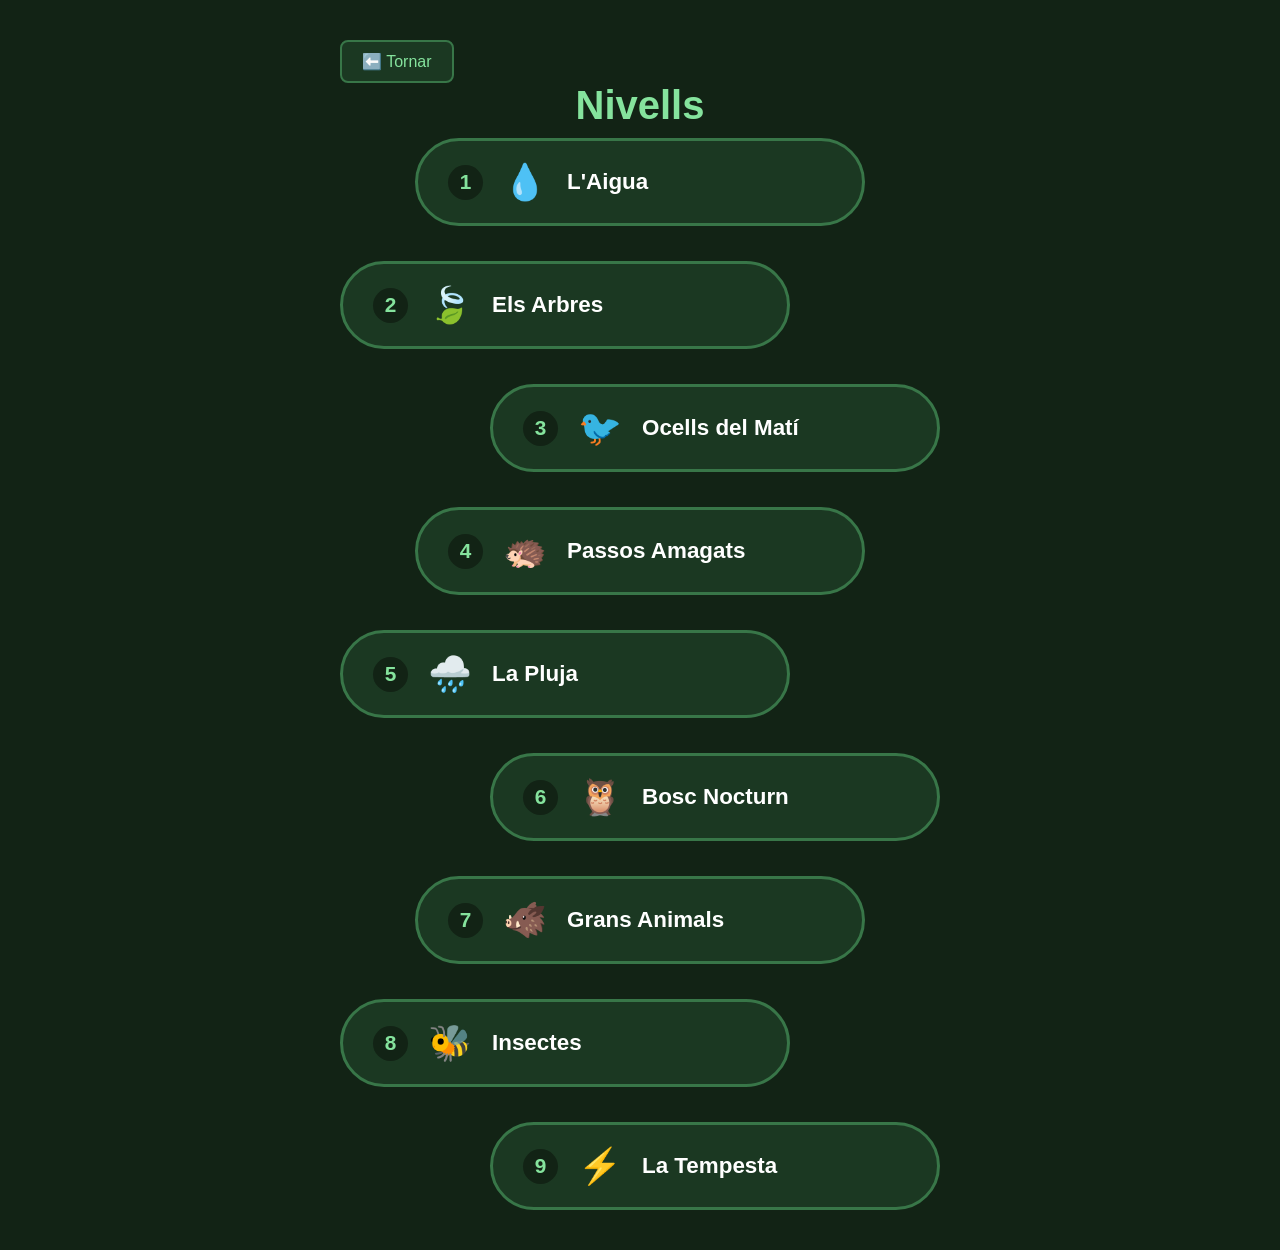
==== Nivells/index.html @ ce13aead "nivells" ====
<!doctype html>
<html lang="ca">
  <head>
    <meta charset="UTF-8" />
    <meta name="viewport" content="width=device-width, initial-scale=1.0" />
    <title>Introspoken - El Camí de la Natura</title>
    <link rel="stylesheet" href="style-nivells.css" />
    <script src="script-nivells.js" defer></script>
  </head>
  <body>
    <main class="menu-container">
      <header class="menu-header">
        <button
          class="btn-tornar"
          data-tts="Tornar al menú principal."
          onclick="window.location.href = '/index.html'"
        >
          ⬅️ Tornar
        </button>
        <h1 tabindex="0">Nivells</h1>
      </header>

      <nav class="levels-path">
        <button
          class="level-card pos-centre"
          data-tts="Nivell 1: L'Aigua. El murmuri inicial dels rius i rierols."
          onclick="window.location.href = 'Nivell 1/index.html'"
        >
          <span class="level-num">1</span>
          <span class="icon">💧</span>
          <span class="level-title">L'Aigua</span>
        </button>

        <button
          class="level-card pos-esquerra"
          data-tts="Nivell 2: Els Arbres. El vent movent les fulles i les branques."
          onclick="window.location.href = 'Nivell 2/index.html'"
        >
          <span class="level-num">2</span>
          <span class="icon">🍃</span>
          <span class="level-title">Els Arbres</span>
        </button>

        <button
          class="level-card pos-dreta"
          data-tts="Nivell 3: Ocells del Matí. Els premiers cants de l'alba."
          onclick="window.location.href = 'Nivell 3/index.html'"
        >
          <span class="level-num">3</span>
          <span class="icon">🐦</span>
          <span class="level-title">Ocells del Matí</span>
        </button>

        <button
          class="level-card pos-centre"
          data-tts="Nivell 4: Passos Amagats. Petits animals movent-se entre la fullaraca."
          onclick="window.location.href = 'Nivell 4/index.html'"
        >
          <span class="level-num">4</span>
          <span class="icon">🦔</span>
          <span class="level-title">Passos Amagats</span>
        </button>

        <button
          class="level-card pos-esquerra"
          data-tts="Nivell 5: La Pluja. El so de les gotes sobre la terra."
        >
          <span class="level-num">5</span>
          <span class="icon">🌧️</span>
          <span class="level-title">La Pluja</span>
        </button>

        <button
          class="level-card pos-dreta"
          data-tts="Nivell 6: El Bosc Nocturn. Mussols i grills sota les estrelles."
        >
          <span class="level-num">6</span>
          <span class="icon">🦉</span>
          <span class="level-title">Bosc Nocturn</span>
        </button>

        <button
          class="level-card pos-centre"
          data-tts="Nivell 7: Grans Animals. El pas pesat dels senglars i cérvols."
        >
          <span class="level-num">7</span>
          <span class="icon">🐗</span>
          <span class="level-title">Grans Animals</span>
        </button>

        <button
          class="level-card pos-esquerra"
          data-tts="Nivell 8: Petits Insectes. El brunzit de les abelles a les flors."
        >
          <span class="level-num">8</span>
          <span class="icon">🐝</span>
          <span class="level-title">Insectes</span>
        </button>

        <button
          class="level-card pos-dreta"
          data-tts="Nivell 9: La Tempesta. Trons lluyanys i la força del vent."
        >
          <span class="level-num">9</span>
          <span class="icon">⚡</span>
          <span class="level-title">La Tempesta</span>
        </button>
      </nav>
    </main>
  </body>
</html>
---- Nivells/style-nivells.css ----
/* Base de la natura */
body {
    margin: 0;
    padding: 0;
    font-family: 'Segoe UI', Tahoma, Geneva, Verdana, sans-serif;
    background-color: #122315;
    color: #f4f9f4;
    display: flex;
    justify-content: center;
    min-height: 100vh;
}

.menu-container {
    width: 100%;
    max-width: 600px;
    padding: 40px 20px;
}

.btn-tornar {
    background-color: #1b3822;
    border: 2px solid #387648;
    color: #85e39d;
    padding: 10px 20px;
    border-radius: 8px;
    font-size: 1rem;
    cursor: pointer;
    float: left;
    transition: all 0.2s ease;
}

.btn-tornar:hover, .btn-tornar:focus {
    background-color: #285834;
    border-color: #85e39d;
    outline: none;
}

.menu-header h1 {
    font-size: 2.5rem;
    color: #85e39d;
    margin-top: 60px;
    margin-bottom: 10px;
    text-align: center;
    clear: both;
}

.menu-header p {
    font-size: 1.1rem;
    color: #cbdccb;
    margin-bottom: 50px;
    text-align: center;
}

/* CONTENIDOR DEL SENDER (Una sola columna de flux) */
.levels-path {
    display: flex;
    flex-direction: column;
    gap: 35px; /* Bon espaiat vertical entre corbes del camí */
    position: relative;
}

/* Disseny base de les estacions del camí (Botons grans i fàcils) */
.level-card {
    background-color: #1b3822;
    border: 3px solid #387648;
    border-radius: 50px; /* Més arrodonits, com pedres del camí */
    color: #ffffff;
    padding: 20px 30px;
    display: flex;
    align-items: center;
    cursor: pointer;
    transition: all 0.3s ease;
    width: 75%; /* No ocupen tot l'ample per poder fer el balanceig */
    box-sizing: border-box;
}

/* Modificadors de posició per fer la ziga-zaga del camí */
.pos-esquerra {
    align-self: flex-start;
}

.pos-centre {
    align-self: center;
}

.pos-dreta {
    align-self: flex-end;
}

/* Detalls interns del botó */
.level-card .level-num {
    font-size: 1.3rem;
    font-weight: bold;
    color: #85e39d;
    background-color: #122315;
    width: 35px;
    height: 35px;
    display: flex;
    align-items: center;
    justify-content: center;
    border-radius: 50%;
    margin-right: 20px;
}

.level-card .icon {
    font-size: 2.2rem;
    margin-right: 20px;
}

.level-card .level-title {
    font-size: 1.4rem;
    font-weight: bold;
}

/* Efecte en passar o seleccionar amb el teclat */
.level-card:hover, .level-card:focus {
    background-color: #285834;
    border-color: #85e39d;
    transform: scale(1.05);
    outline: none;
    box-shadow: 0 0 20px rgba(133, 227, 157, 0.4);
}

.level-card.is-active,
.btn-tornar.is-active,
[data-tts].is-active {
    background-color: #285834;
    border-color: #85e39d;
    transform: scale(1.05);
    outline: 3px solid rgba(244, 249, 244, 0.8);
    outline-offset: 3px;
    box-shadow: 0 0 20px rgba(133, 227, 157, 0.4);
}

/* En pantalles molt petites ho centrem una mica perquè no surti de la pantalla */
@media (max-width: 500px) {
    .level-card {
        width: 90%;
        align-self: center;
    }
}
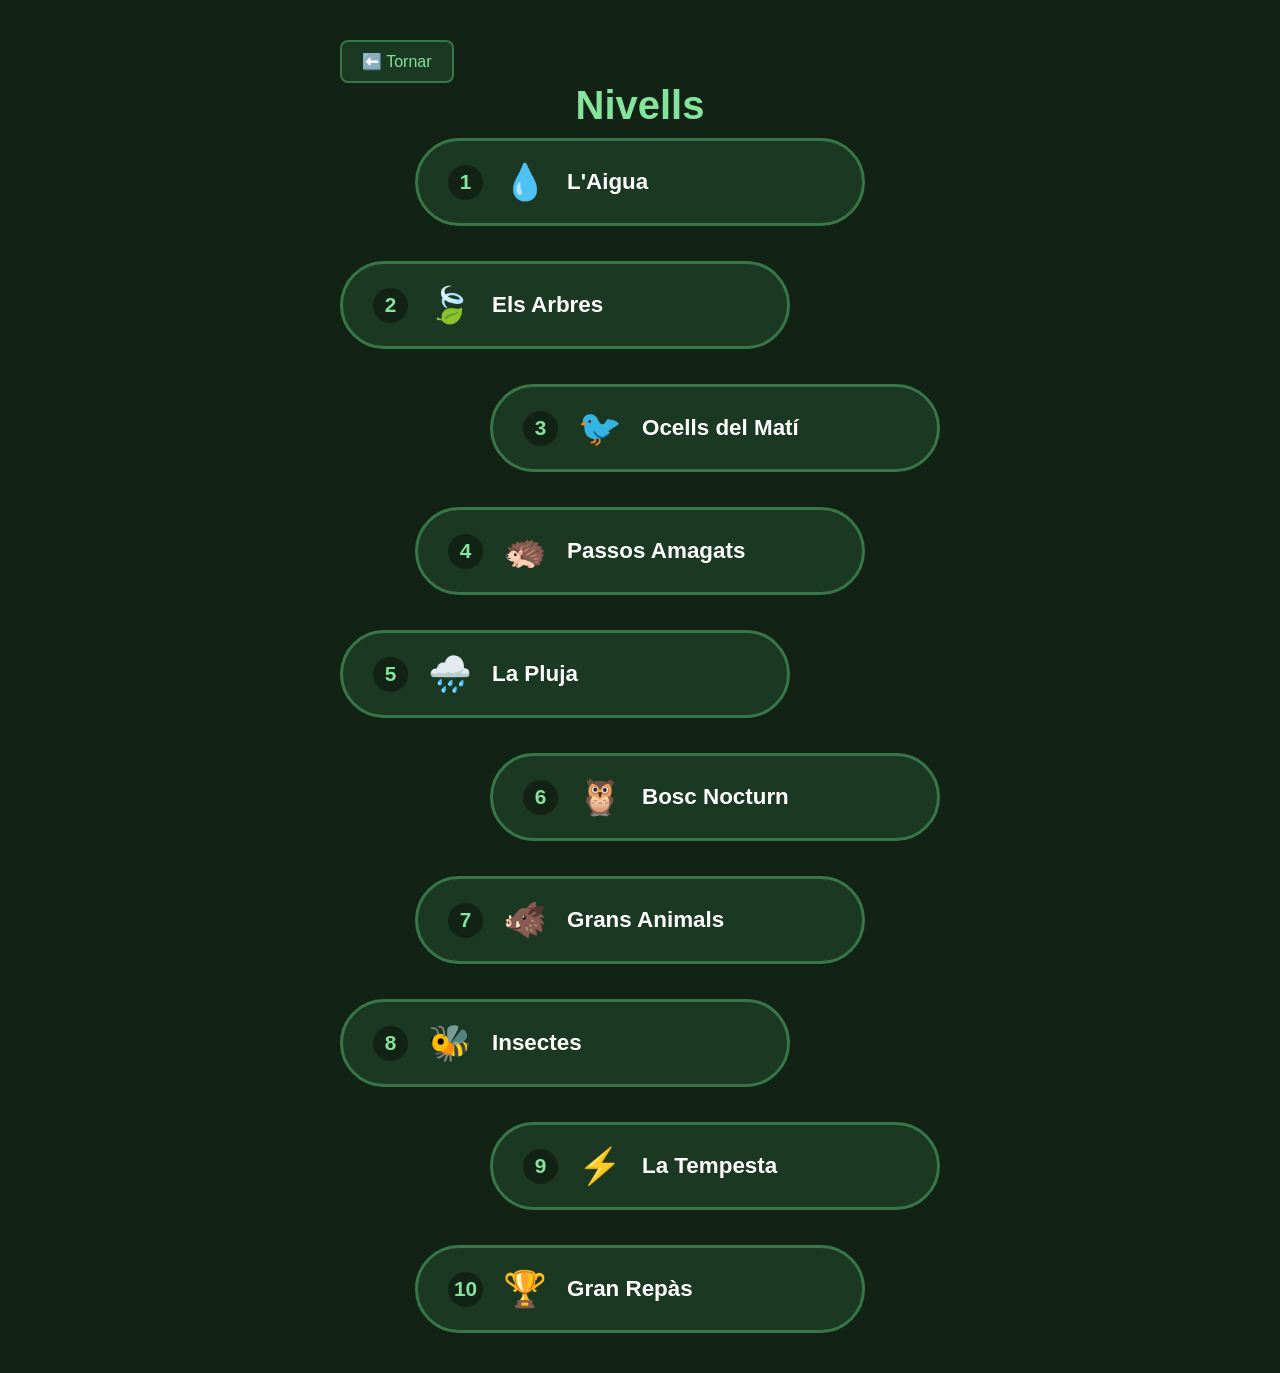
==== commit 27cf594e: "Nivell 10" ====
--- a/Nivells/index.html
+++ b/Nivells/index.html
@@ -1,4 +1,4 @@
-<!doctype html>
+<!DOCTYPE html>
 <html lang="ca">
   <head>
     <meta charset="UTF-8" />
@@ -64,6 +64,7 @@
         <button
           class="level-card pos-esquerra"
           data-tts="Nivell 5: La Pluja. El so de les gotes sobre la terra."
+          onclick="window.location.href = 'Nivell 5/index.html'"
         >
           <span class="level-num">5</span>
           <span class="icon">🌧️</span>
@@ -73,6 +74,7 @@
         <button
           class="level-card pos-dreta"
           data-tts="Nivell 6: El Bosc Nocturn. Mussols i grills sota les estrelles."
+          onclick="window.location.href = 'Nivell 6/index.html'"
         >
           <span class="level-num">6</span>
           <span class="icon">🦉</span>
@@ -82,6 +84,7 @@
         <button
           class="level-card pos-centre"
           data-tts="Nivell 7: Grans Animals. El pas pesat dels senglars i cérvols."
+          onclick="window.location.href = 'Nivell 7/index.html'"
         >
           <span class="level-num">7</span>
           <span class="icon">🐗</span>
@@ -91,6 +94,7 @@
         <button
           class="level-card pos-esquerra"
           data-tts="Nivell 8: Petits Insectes. El brunzit de les abelles a les flors."
+          onclick="window.location.href = 'Nivell 8/index.html'"
         >
           <span class="level-num">8</span>
           <span class="icon">🐝</span>
@@ -100,12 +104,23 @@
         <button
           class="level-card pos-dreta"
           data-tts="Nivell 9: La Tempesta. Trons lluyanys i la força del vent."
+          onclick="window.location.href = 'Nivell 9/index.html'"
         >
           <span class="level-num">9</span>
           <span class="icon">⚡</span>
           <span class="level-title">La Tempesta</span>
         </button>
+
+        <button
+          class="level-card pos-centre"
+          data-tts="Nivell 10: El Gran Repàs. Demostra tot el que has après sobre els sons de la natura."
+          onclick="window.location.href = 'Nivell 10/index.html'"
+        >
+          <span class="level-num">10</span>
+          <span class="icon">🏆</span>
+          <span class="level-title">Gran Repàs</span>
+        </button>
       </nav>
     </main>
   </body>
-</html>
+</html>
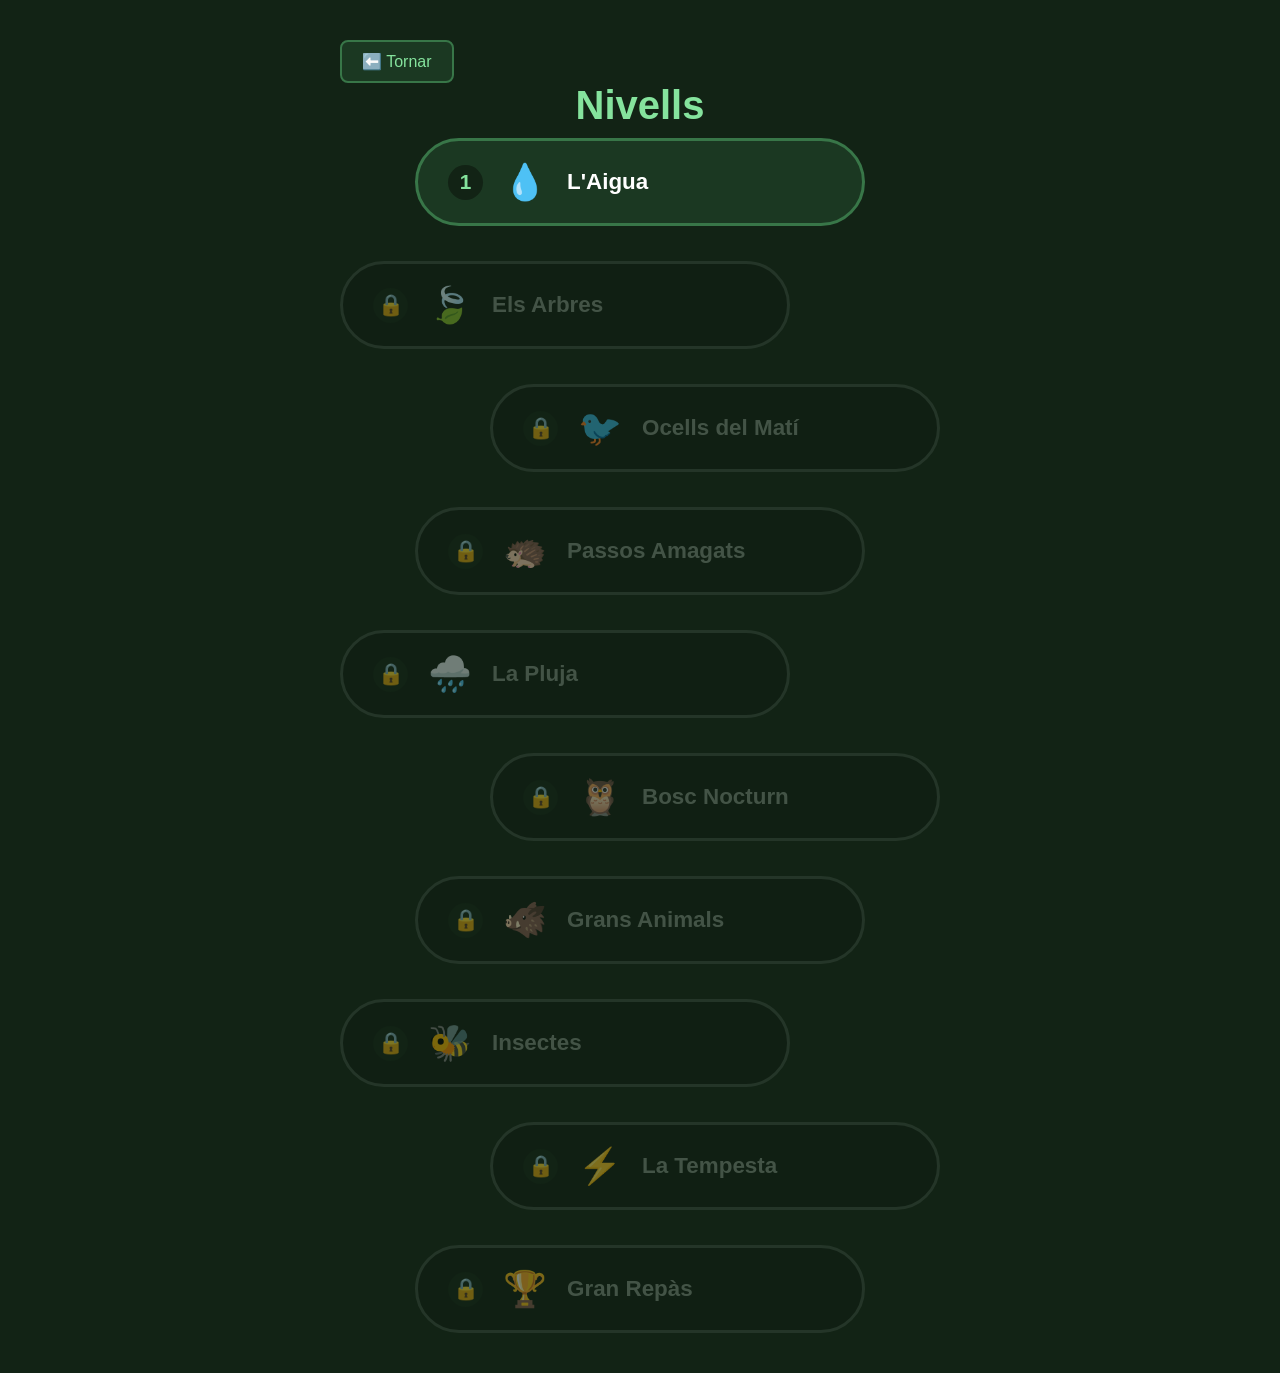
==== commit e5105509: "script nivells" ====
--- a/Nivells/index.html
+++ b/Nivells/index.html
@@ -23,6 +23,7 @@
       <nav class="levels-path">
         <button
           class="level-card pos-centre"
+          data-level="1"
           data-tts="Nivell 1: L'Aigua. El murmuri inicial dels rius i rierols."
           onclick="window.location.href = 'Nivell 1/index.html'"
         >
@@ -33,6 +34,7 @@
 
         <button
           class="level-card pos-esquerra"
+          data-level="2"
           data-tts="Nivell 2: Els Arbres. El vent movent les fulles i les branques."
           onclick="window.location.href = 'Nivell 2/index.html'"
         >
@@ -43,6 +45,7 @@
 
         <button
           class="level-card pos-dreta"
+          data-level="3"
           data-tts="Nivell 3: Ocells del Matí. Els premiers cants de l'alba."
           onclick="window.location.href = 'Nivell 3/index.html'"
         >
@@ -53,6 +56,7 @@
 
         <button
           class="level-card pos-centre"
+          data-level="4"
           data-tts="Nivell 4: Passos Amagats. Petits animals movent-se entre la fullaraca."
           onclick="window.location.href = 'Nivell 4/index.html'"
         >
@@ -63,6 +67,7 @@
 
         <button
           class="level-card pos-esquerra"
+          data-level="5"
           data-tts="Nivell 5: La Pluja. El so de les gotes sobre la terra."
           onclick="window.location.href = 'Nivell 5/index.html'"
         >
@@ -73,6 +78,7 @@
 
         <button
           class="level-card pos-dreta"
+          data-level="6"
           data-tts="Nivell 6: El Bosc Nocturn. Mussols i grills sota les estrelles."
           onclick="window.location.href = 'Nivell 6/index.html'"
         >
@@ -83,6 +89,7 @@
 
         <button
           class="level-card pos-centre"
+          data-level="7"
           data-tts="Nivell 7: Grans Animals. El pas pesat dels senglars i cérvols."
           onclick="window.location.href = 'Nivell 7/index.html'"
         >
@@ -93,6 +100,7 @@
 
         <button
           class="level-card pos-esquerra"
+          data-level="8"
           data-tts="Nivell 8: Petits Insectes. El brunzit de les abelles a les flors."
           onclick="window.location.href = 'Nivell 8/index.html'"
         >
@@ -103,6 +111,7 @@
 
         <button
           class="level-card pos-dreta"
+          data-level="9"
           data-tts="Nivell 9: La Tempesta. Trons lluyanys i la força del vent."
           onclick="window.location.href = 'Nivell 9/index.html'"
         >
@@ -113,6 +122,7 @@
 
         <button
           class="level-card pos-centre"
+          data-level="10"
           data-tts="Nivell 10: El Gran Repàs. Demostra tot el que has après sobre els sons de la natura."
           onclick="window.location.href = 'Nivell 10/index.html'"
         >
--- a/Nivells/style-nivells.css
+++ b/Nivells/style-nivells.css
@@ -71,6 +71,7 @@
     transition: all 0.3s ease;
     width: 75%; /* No ocupen tot l'ample per poder fer el balanceig */
     box-sizing: border-box;
+    position: relative;
 }
 
 /* Modificadors de posició per fer la ziga-zaga del camí */
@@ -131,6 +132,38 @@
     box-shadow: 0 0 20px rgba(133, 227, 157, 0.4);
 }
 
+.level-card.is-locked {
+    background-color: #0f1b12;
+    border-color: #3b4c3f;
+    color: #7f8f82;
+    opacity: 0.45;
+    cursor: not-allowed;
+    transform: none;
+    box-shadow: none;
+}
+
+.lock-badge {
+    position: absolute;
+    top: 12px;
+    right: 16px;
+    font-size: 1.4rem;
+    line-height: 1;
+    background: rgba(7, 20, 11, 0.85);
+    border: 1px solid #3b4c3f;
+    border-radius: 999px;
+    padding: 4px 8px;
+    color: #c5d3c8;
+}
+
+.level-card.is-locked:hover,
+.level-card.is-locked:focus {
+    background-color: #0f1b12;
+    border-color: #3b4c3f;
+    color: #7f8f82;
+    transform: none;
+    box-shadow: none;
+}
+
 /* En pantalles molt petites ho centrem una mica perquè no surti de la pantalla */
 @media (max-width: 500px) {
     .level-card {
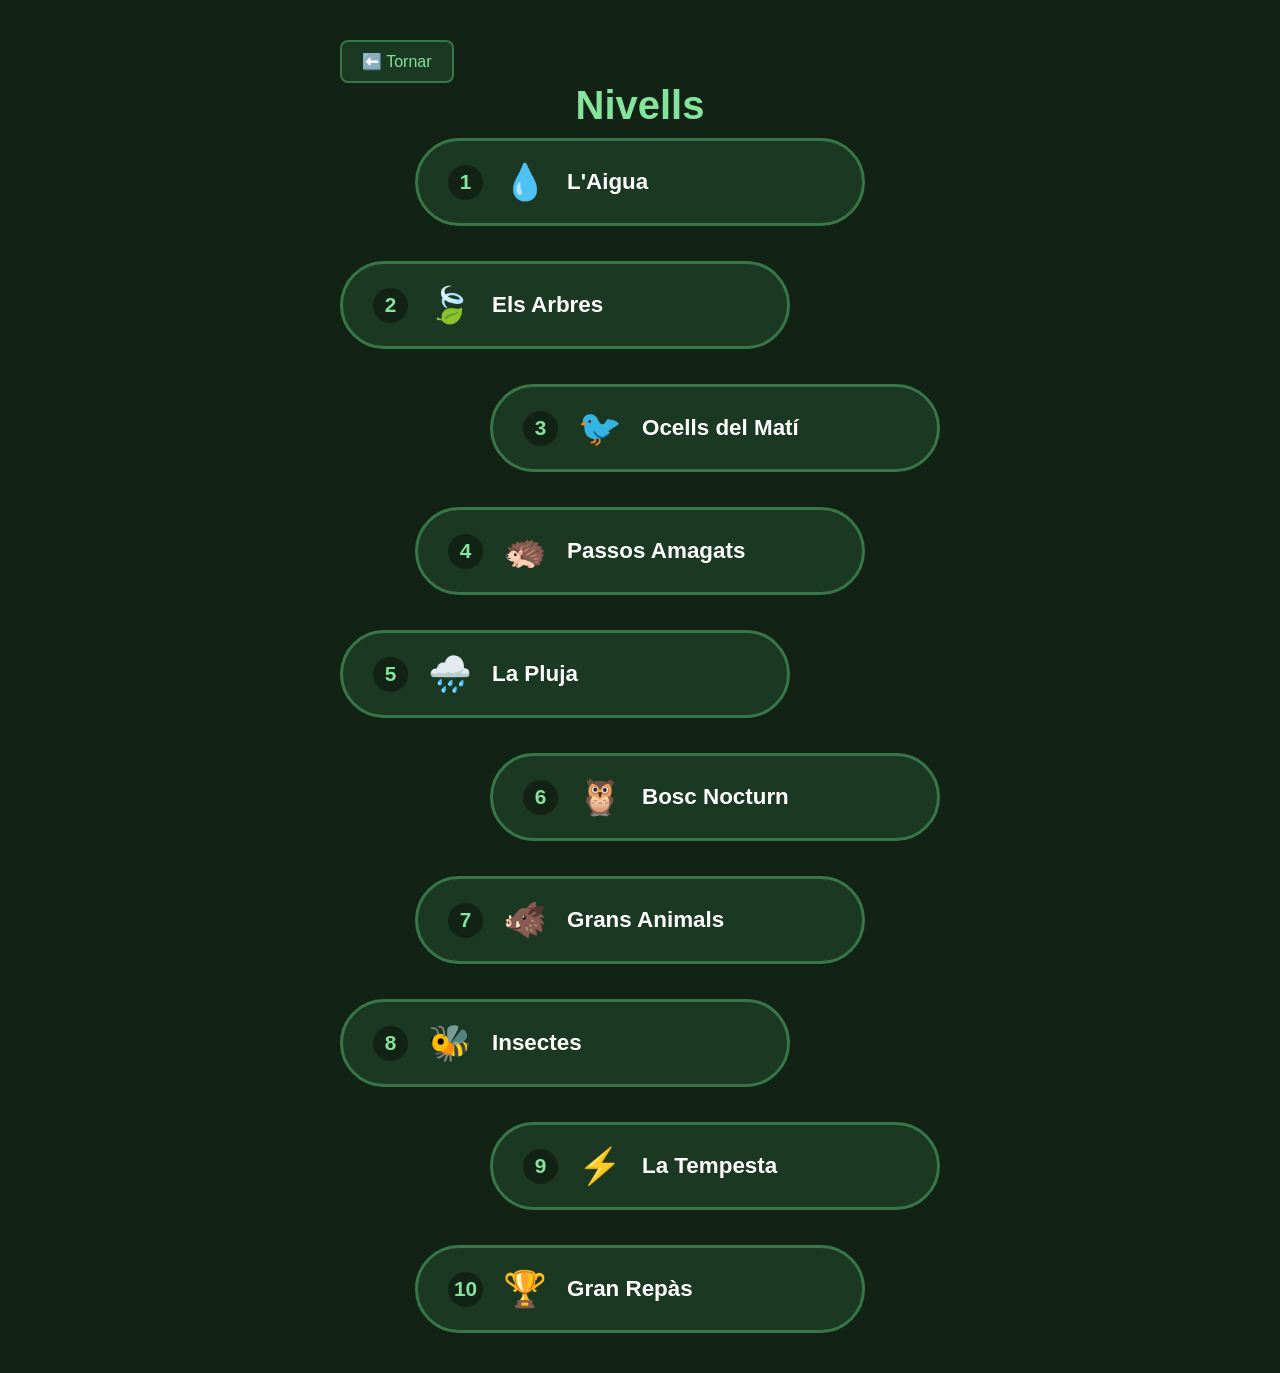
==== commit 66ec1c15: "Commit final" ====
--- a/Nivells/index.html
+++ b/Nivells/index.html
@@ -23,7 +23,6 @@
       <nav class="levels-path">
         <button
           class="level-card pos-centre"
-          data-level="1"
           data-tts="Nivell 1: L'Aigua. El murmuri inicial dels rius i rierols."
           onclick="window.location.href = 'Nivell 1/index.html'"
         >
@@ -34,7 +33,6 @@
 
         <button
           class="level-card pos-esquerra"
-          data-level="2"
           data-tts="Nivell 2: Els Arbres. El vent movent les fulles i les branques."
           onclick="window.location.href = 'Nivell 2/index.html'"
         >
@@ -45,7 +43,6 @@
 
         <button
           class="level-card pos-dreta"
-          data-level="3"
           data-tts="Nivell 3: Ocells del Matí. Els premiers cants de l'alba."
           onclick="window.location.href = 'Nivell 3/index.html'"
         >
@@ -56,7 +53,6 @@
 
         <button
           class="level-card pos-centre"
-          data-level="4"
           data-tts="Nivell 4: Passos Amagats. Petits animals movent-se entre la fullaraca."
           onclick="window.location.href = 'Nivell 4/index.html'"
         >
@@ -67,7 +63,6 @@
 
         <button
           class="level-card pos-esquerra"
-          data-level="5"
           data-tts="Nivell 5: La Pluja. El so de les gotes sobre la terra."
           onclick="window.location.href = 'Nivell 5/index.html'"
         >
@@ -78,7 +73,6 @@
 
         <button
           class="level-card pos-dreta"
-          data-level="6"
           data-tts="Nivell 6: El Bosc Nocturn. Mussols i grills sota les estrelles."
           onclick="window.location.href = 'Nivell 6/index.html'"
         >
@@ -89,7 +83,6 @@
 
         <button
           class="level-card pos-centre"
-          data-level="7"
           data-tts="Nivell 7: Grans Animals. El pas pesat dels senglars i cérvols."
           onclick="window.location.href = 'Nivell 7/index.html'"
         >
@@ -100,7 +93,6 @@
 
         <button
           class="level-card pos-esquerra"
-          data-level="8"
           data-tts="Nivell 8: Petits Insectes. El brunzit de les abelles a les flors."
           onclick="window.location.href = 'Nivell 8/index.html'"
         >
@@ -111,7 +103,6 @@
 
         <button
           class="level-card pos-dreta"
-          data-level="9"
           data-tts="Nivell 9: La Tempesta. Trons lluyanys i la força del vent."
           onclick="window.location.href = 'Nivell 9/index.html'"
         >
@@ -122,7 +113,6 @@
 
         <button
           class="level-card pos-centre"
-          data-level="10"
           data-tts="Nivell 10: El Gran Repàs. Demostra tot el que has après sobre els sons de la natura."
           onclick="window.location.href = 'Nivell 10/index.html'"
         >
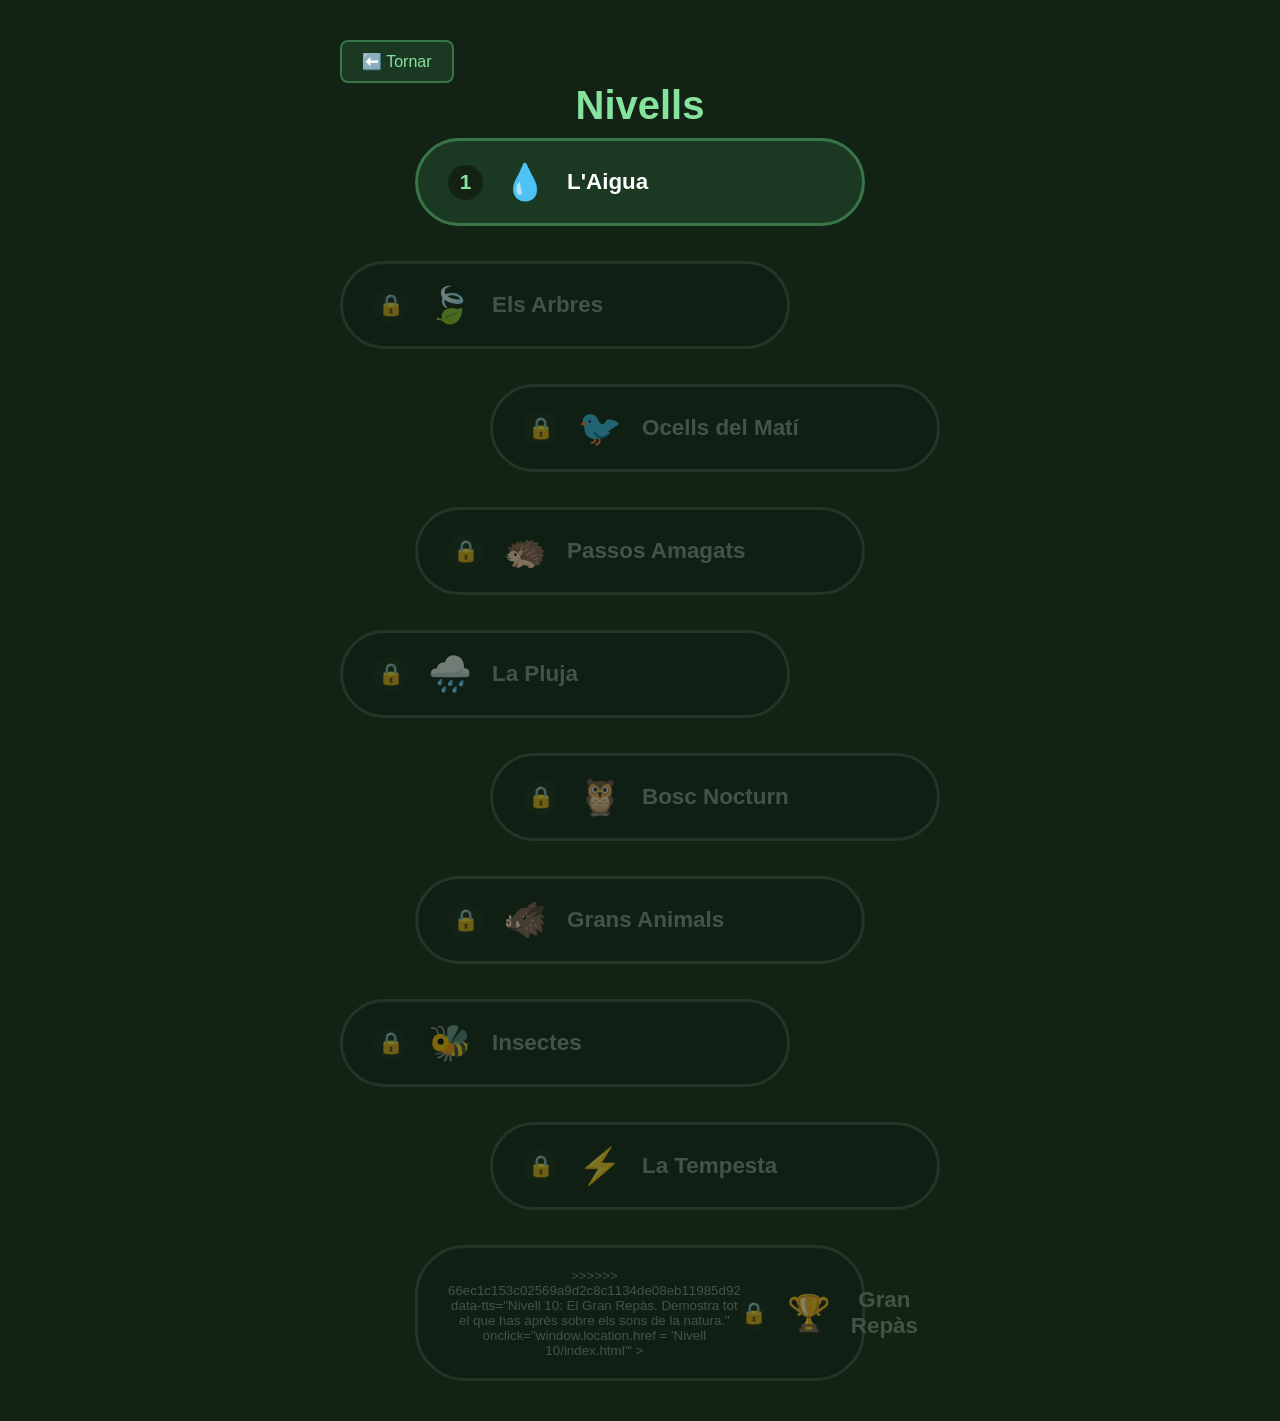
==== commit 5bb3d507: "Add audio files and update sound effects in level HTML pages" ====
--- a/Nivells/index.html
+++ b/Nivells/index.html
@@ -23,6 +23,7 @@
       <nav class="levels-path">
         <button
           class="level-card pos-centre"
+          data-level="1"
           data-tts="Nivell 1: L'Aigua. El murmuri inicial dels rius i rierols."
           onclick="window.location.href = 'Nivell 1/index.html'"
         >
@@ -33,6 +34,7 @@
 
         <button
           class="level-card pos-esquerra"
+          data-level="2"
           data-tts="Nivell 2: Els Arbres. El vent movent les fulles i les branques."
           onclick="window.location.href = 'Nivell 2/index.html'"
         >
@@ -43,6 +45,7 @@
 
         <button
           class="level-card pos-dreta"
+          data-level="3"
           data-tts="Nivell 3: Ocells del Matí. Els premiers cants de l'alba."
           onclick="window.location.href = 'Nivell 3/index.html'"
         >
@@ -53,6 +56,7 @@
 
         <button
           class="level-card pos-centre"
+          data-level="4"
           data-tts="Nivell 4: Passos Amagats. Petits animals movent-se entre la fullaraca."
           onclick="window.location.href = 'Nivell 4/index.html'"
         >
@@ -63,6 +67,7 @@
 
         <button
           class="level-card pos-esquerra"
+          data-level="5"
           data-tts="Nivell 5: La Pluja. El so de les gotes sobre la terra."
           onclick="window.location.href = 'Nivell 5/index.html'"
         >
@@ -73,6 +78,7 @@
 
         <button
           class="level-card pos-dreta"
+          data-level="6"
           data-tts="Nivell 6: El Bosc Nocturn. Mussols i grills sota les estrelles."
           onclick="window.location.href = 'Nivell 6/index.html'"
         >
@@ -83,6 +89,7 @@
 
         <button
           class="level-card pos-centre"
+          data-level="7"
           data-tts="Nivell 7: Grans Animals. El pas pesat dels senglars i cérvols."
           onclick="window.location.href = 'Nivell 7/index.html'"
         >
@@ -93,6 +100,7 @@
 
         <button
           class="level-card pos-esquerra"
+          data-level="8"
           data-tts="Nivell 8: Petits Insectes. El brunzit de les abelles a les flors."
           onclick="window.location.href = 'Nivell 8/index.html'"
         >
@@ -103,6 +111,7 @@
 
         <button
           class="level-card pos-dreta"
+          data-level="9"
           data-tts="Nivell 9: La Tempesta. Trons lluyanys i la força del vent."
           onclick="window.location.href = 'Nivell 9/index.html'"
         >
@@ -113,6 +122,10 @@
 
         <button
           class="level-card pos-centre"
+<<<<<<< HEAD
+          data-level="10"
+=======
+>>>>>>> 66ec1c153c02569a9d2c8c1134de08eb11985d92
           data-tts="Nivell 10: El Gran Repàs. Demostra tot el que has après sobre els sons de la natura."
           onclick="window.location.href = 'Nivell 10/index.html'"
         >
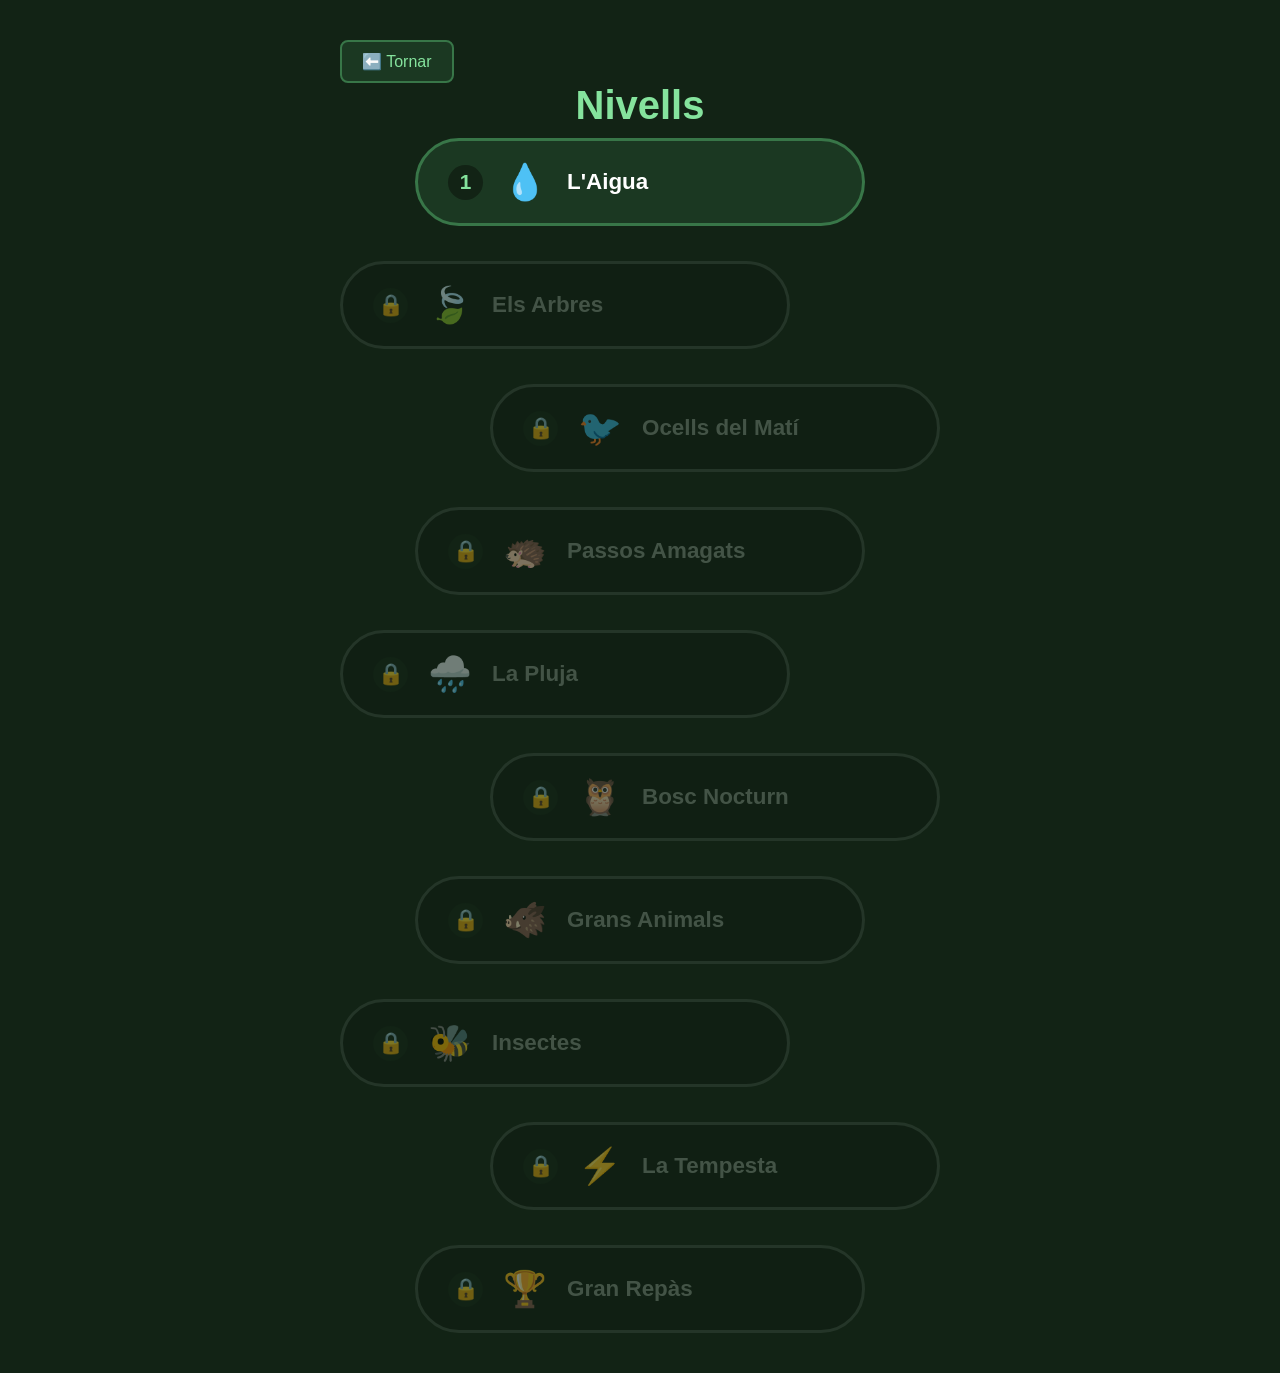
==== commit f26bd4b0: "arreglar scripts" ====
--- a/Nivells/index.html
+++ b/Nivells/index.html
@@ -122,10 +122,7 @@
 
         <button
           class="level-card pos-centre"
-<<<<<<< HEAD
           data-level="10"
-=======
->>>>>>> 66ec1c153c02569a9d2c8c1134de08eb11985d92
           data-tts="Nivell 10: El Gran Repàs. Demostra tot el que has après sobre els sons de la natura."
           onclick="window.location.href = 'Nivell 10/index.html'"
         >
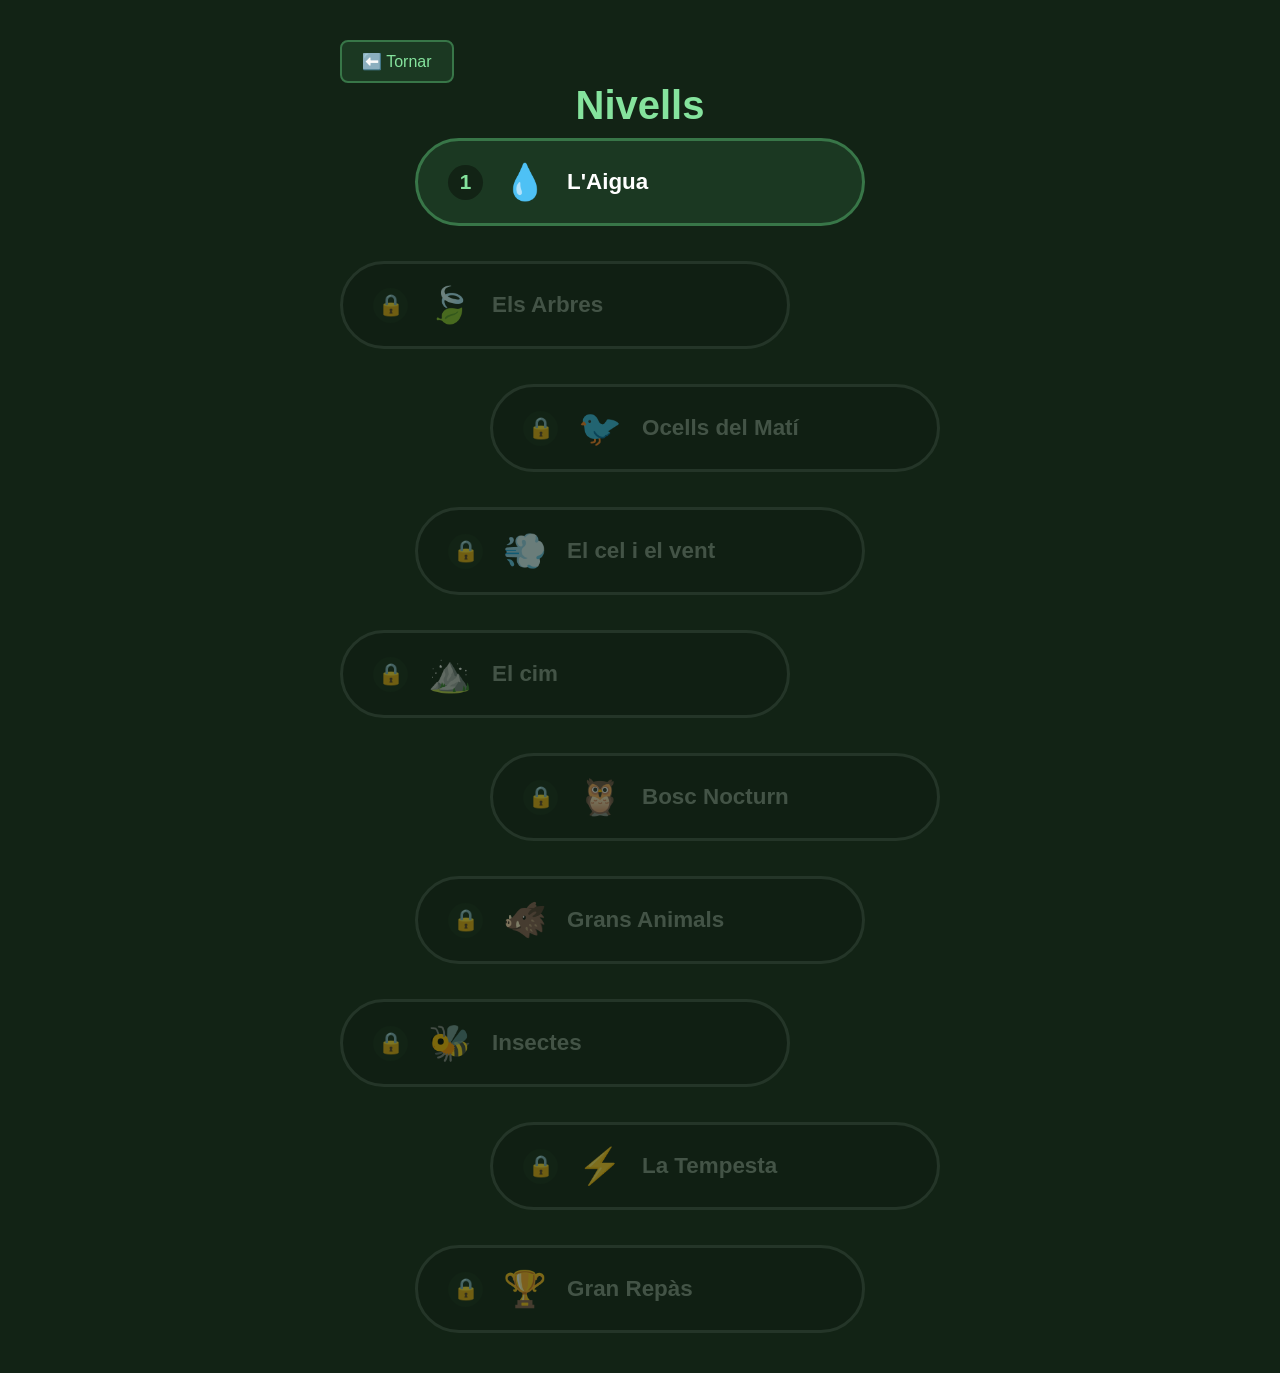
==== commit 97055593: "soroll i canvis noms" ====
--- a/Nivells/index.html
+++ b/Nivells/index.html
@@ -57,23 +57,23 @@
         <button
           class="level-card pos-centre"
           data-level="4"
-          data-tts="Nivell 4: Passos Amagats. Petits animals movent-se entre la fullaraca."
+          data-tts="Nivell 4: El cel i el vent. Forts sorolls d'aire."
           onclick="window.location.href = 'Nivell 4/index.html'"
         >
           <span class="level-num">4</span>
-          <span class="icon">🦔</span>
-          <span class="level-title">Passos Amagats</span>
+          <span class="icon">💨</span>
+          <span class="level-title">El cel i el vent</span>
         </button>
 
         <button
           class="level-card pos-esquerra"
           data-level="5"
-          data-tts="Nivell 5: La Pluja. El so de les gotes sobre la terra."
+          data-tts="Nivell 5: El cim. Sons desde d'alt de la muntanya."
           onclick="window.location.href = 'Nivell 5/index.html'"
         >
           <span class="level-num">5</span>
-          <span class="icon">🌧️</span>
-          <span class="level-title">La Pluja</span>
+          <span class="icon">⛰️</span>
+          <span class="level-title">El cim</span>
         </button>
 
         <button
